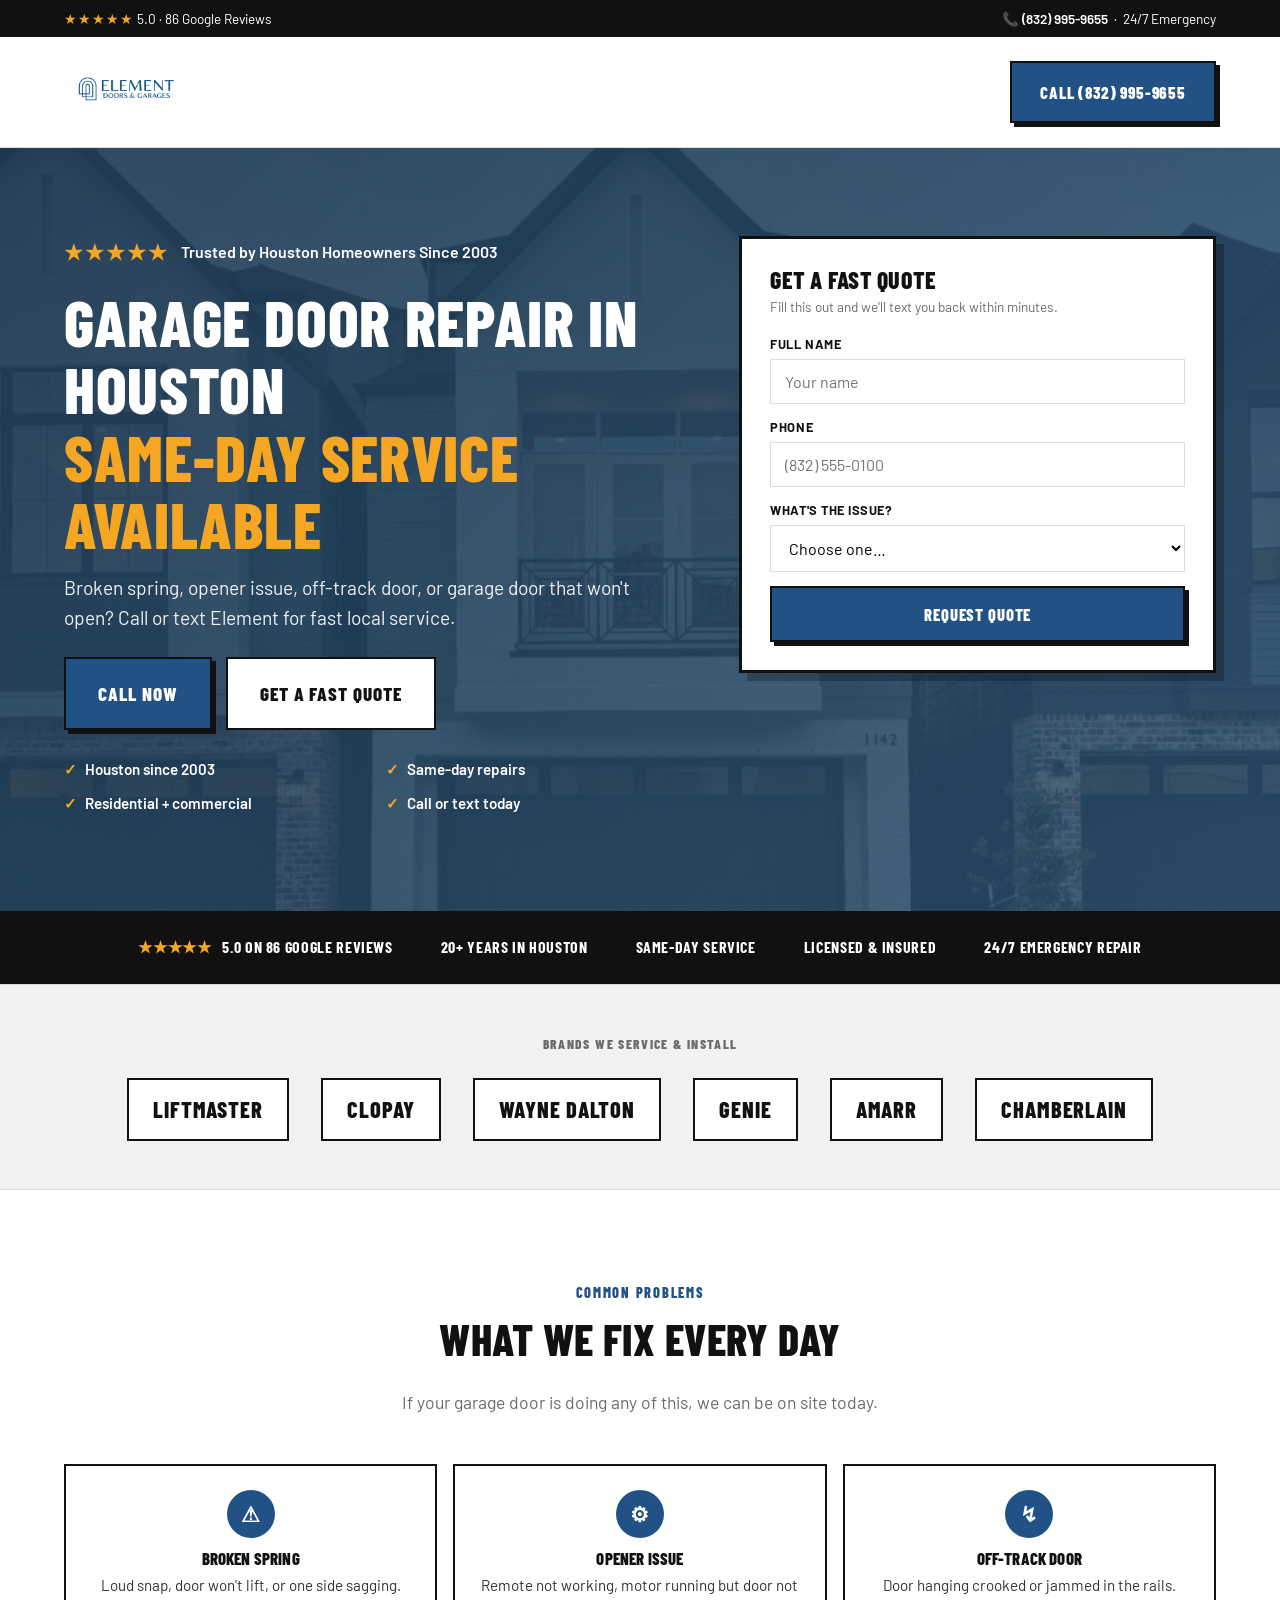
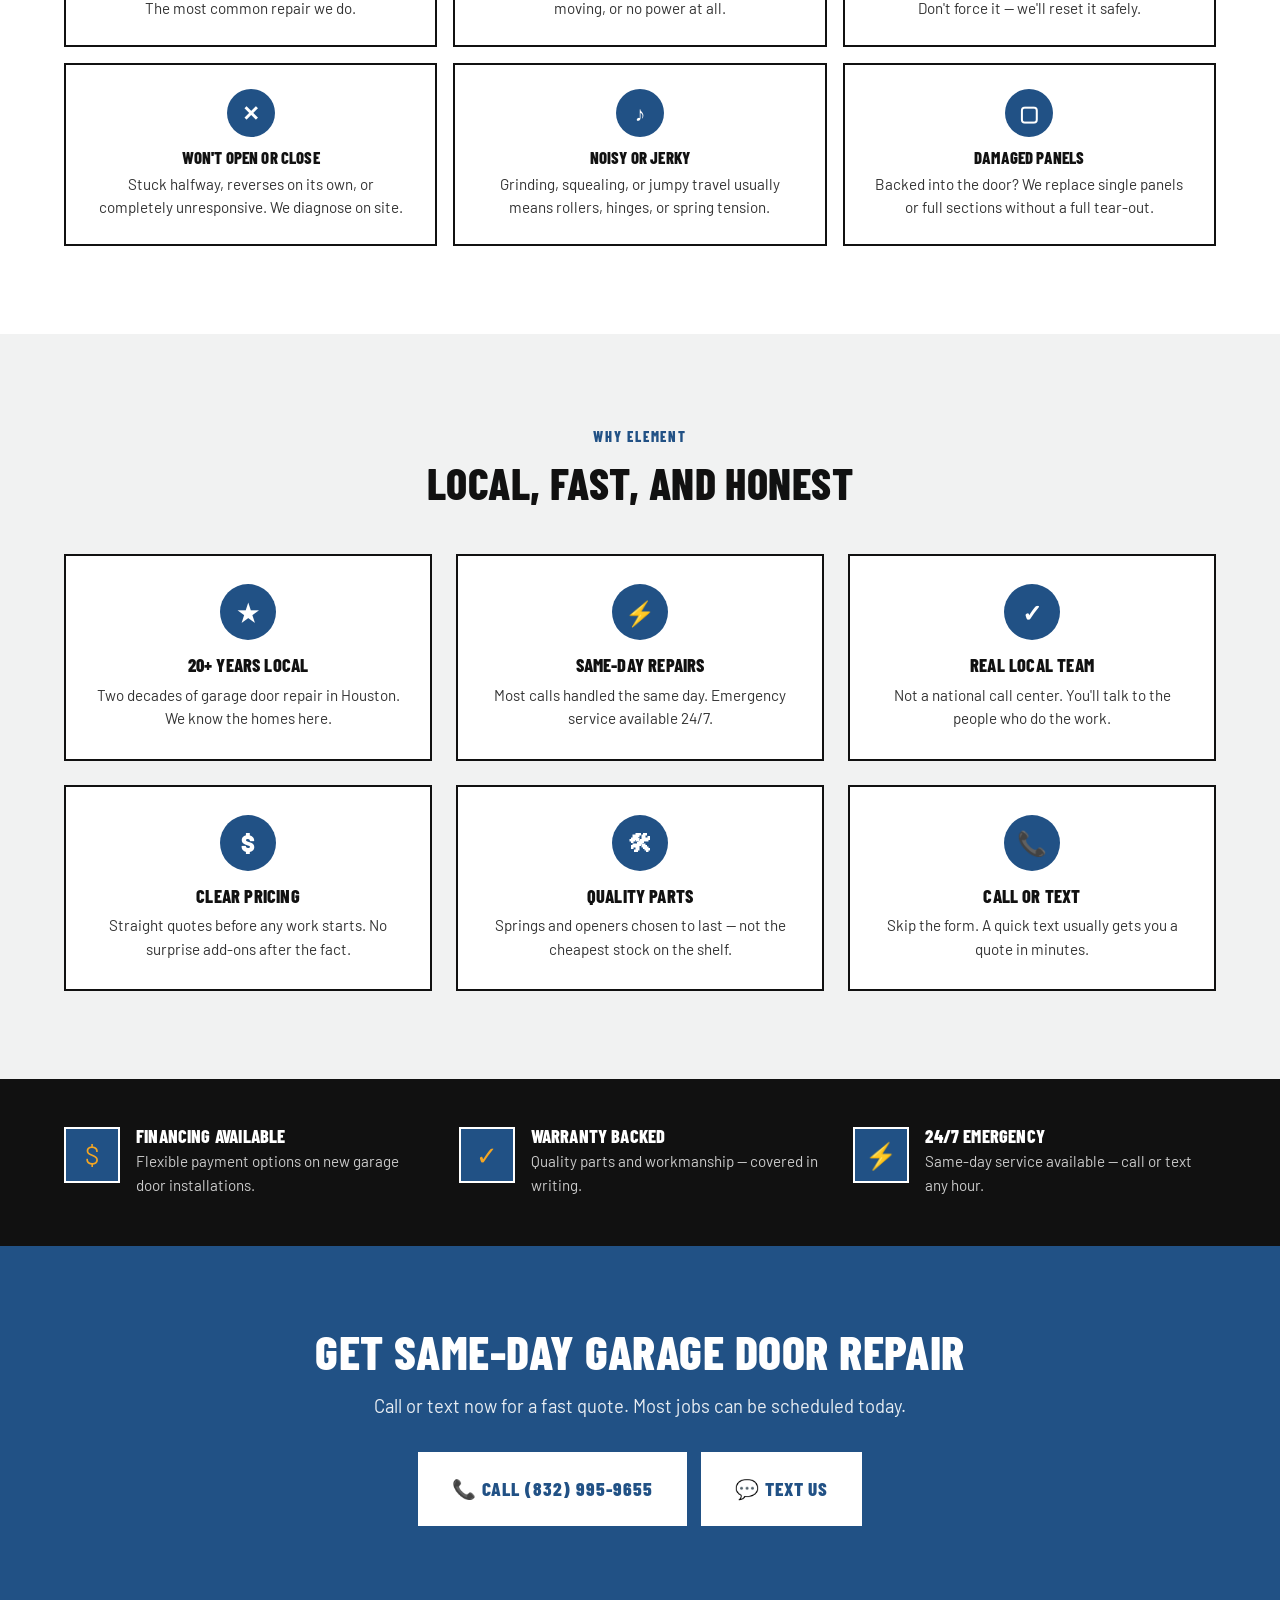
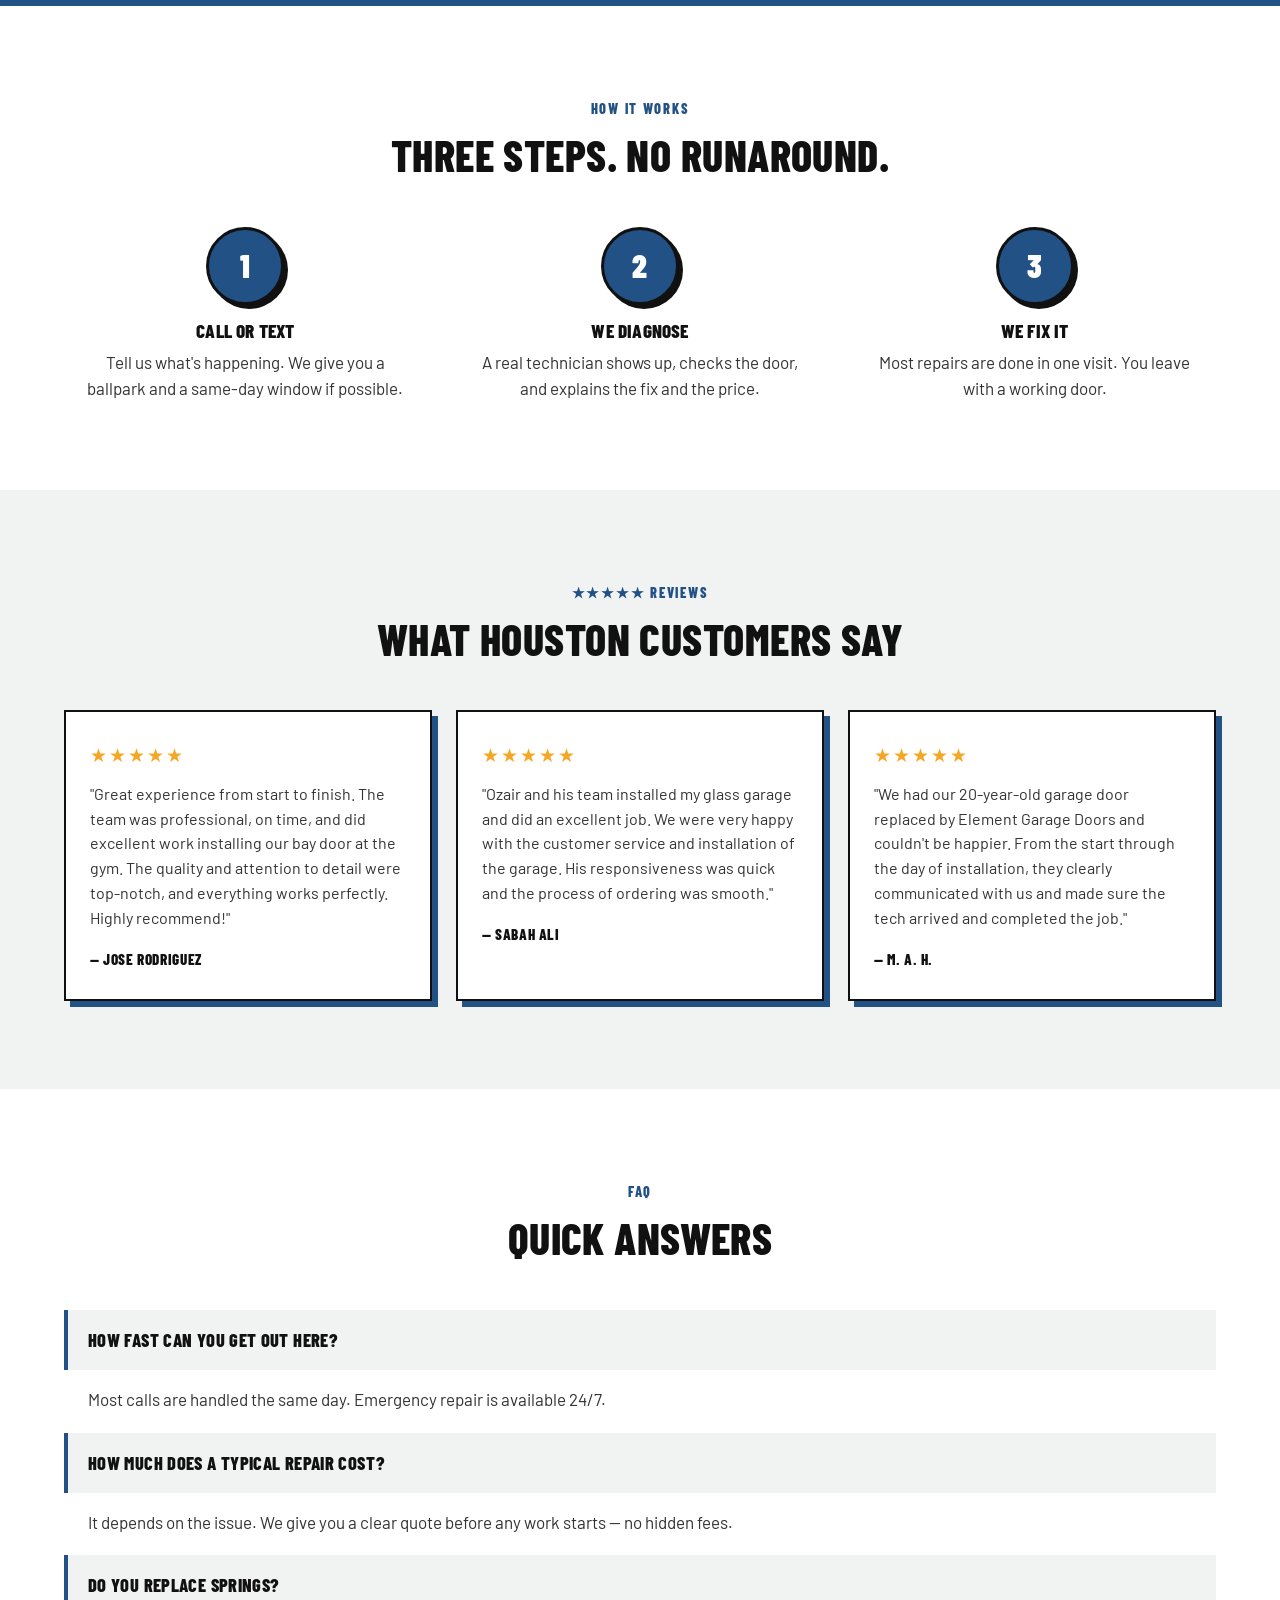
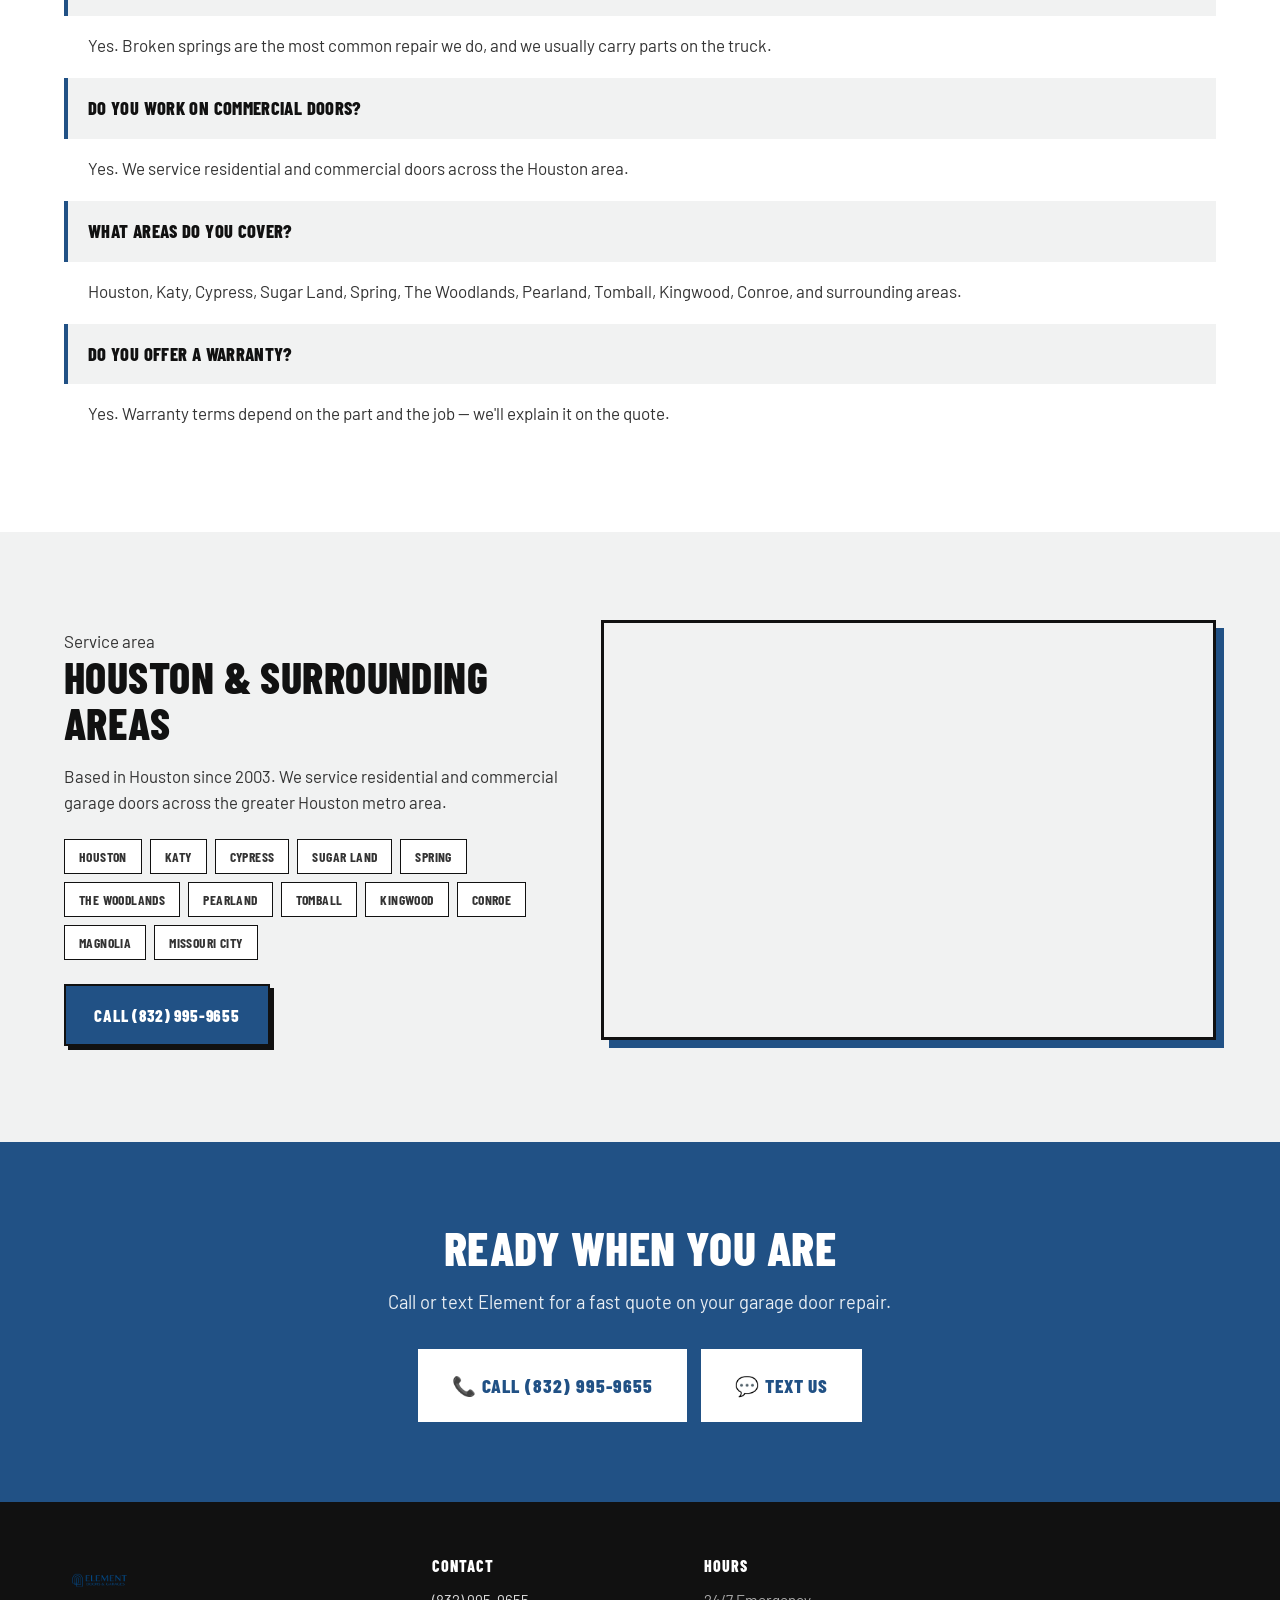
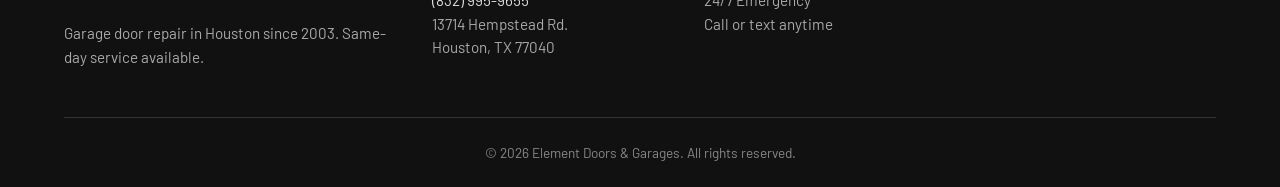
==== garage-door-repair-houston.html @ 117ae3f7 "Initial Element Doors & Garages site - Homepage with hero, brands, services, perks, reviews, gallery" ====
<!doctype html>
<html lang="en">
<head>
<meta charset="utf-8">
<meta name="viewport" content="width=device-width, initial-scale=1">
<title>Garage Door Repair in Houston — Same-Day Service | Element Doors</title>
<meta name="description" content="Broken spring, opener issue, off-track door, or garage door that won't open? Call or text Element for fast local garage door repair in Houston.">
<link rel="preconnect" href="https://fonts.googleapis.com">
<link rel="preconnect" href="https://fonts.gstatic.com" crossorigin>
<link href="https://fonts.googleapis.com/css2?family=Barlow:wght@400;500;600;700&family=Barlow+Condensed:wght@600;700;800;900&display=swap" rel="stylesheet">
<link rel="stylesheet" href="styles.css">
</head>
<body>

<!-- Top utility bar -->
<div class="utility-bar">
  <div class="container">
    <span><span class="stars">★★★★★</span> 5.0 · 86 Google Reviews</span>
    <span>📞 <a href="tel:+18329959655">(832) 995-9655</a> &nbsp;·&nbsp; 24/7 Emergency</span>
  </div>
</div>

<header class="site-header">
  <div class="container">
    <a href="/" aria-label="Element Doors & Garages home">
      <img src="assets/logo.png" alt="Element Doors & Garages">
    </a>
    <a href="tel:+18329959655" class="btn btn-primary header-cta">Call (832) 995-9655</a>
  </div>
</header>

<main>

  <!-- Hero -->
  <section class="hero">
    <div class="container hero-grid">
      <div>
        <div class="hero-stars">
          <span class="stars">★★★★★</span>
          <span>Trusted by Houston Homeowners Since 2003</span>
        </div>
        <h1>
          Garage Door Repair in Houston
          <span class="accent">Same-Day Service Available</span>
        </h1>
        <p class="lede">Broken spring, opener issue, off-track door, or garage door that won't open? Call or text Element for fast local service.</p>
        <div class="hero-cta">
          <a href="tel:+18329959655" class="btn btn-primary btn-lg">Call Now</a>
          <a href="#quote" class="btn btn-light btn-lg">Get a Fast Quote</a>
        </div>
        <div class="hero-trust">
          <span>Houston since 2003</span>
          <span>Same-day repairs</span>
          <span>Residential + commercial</span>
          <span>Call or text today</span>
        </div>
      </div>

      <form id="quote" class="quote-form" onsubmit="event.preventDefault(); alert('Thanks! We will call you back shortly.');">
        <h3>Get a Fast Quote</h3>
        <p class="small">Fill this out and we'll text you back within minutes.</p>
        <label for="name">Full name</label>
        <input id="name" type="text" required placeholder="Your name">
        <label for="phone">Phone</label>
        <input id="phone" type="tel" required placeholder="(832) 555-0100">
        <label for="issue">What's the issue?</label>
        <select id="issue" required>
          <option value="">Choose one…</option>
          <option>Broken spring</option>
          <option>Opener not working</option>
          <option>Off-track door</option>
          <option>Door won't open or close</option>
          <option>Noisy or jerky</option>
          <option>Damaged panel</option>
          <option>Other</option>
        </select>
        <button type="submit" class="btn btn-primary btn-block">Request Quote</button>
      </form>
    </div>
  </section>

  <!-- Trust strip -->
  <div class="trust-strip">
    <div class="container trust-strip-inner">
      <span><span class="gold">★★★★★</span> &nbsp; 5.0 on 86 Google Reviews</span>
      <span>20+ Years in Houston</span>
      <span>Same-Day Service</span>
      <span>Licensed &amp; Insured</span>
      <span>24/7 Emergency Repair</span>
    </div>
  </div>

  <!-- Brands -->
  <div class="brands">
    <div class="container">
      <p class="label">Brands We Service &amp; Install</p>
      <div class="brands-row">
        <span class="brand">LiftMaster</span>
        <span class="brand">Clopay</span>
        <span class="brand">Wayne Dalton</span>
        <span class="brand">Genie</span>
        <span class="brand">Amarr</span>
        <span class="brand">Chamberlain</span>
      </div>
    </div>
  </div>

  <!-- Problems -->
  <section>
    <div class="container">
      <div class="section-head">
        <span class="eyebrow">Common problems</span>
        <h2>What We Fix Every Day</h2>
        <p>If your garage door is doing any of this, we can be on site today.</p>
      </div>
      <div class="problems-grid">
        <div class="problem">
          <div class="icon">⚠</div>
          <h3>Broken Spring</h3>
          <p>Loud snap, door won't lift, or one side sagging. The most common repair we do.</p>
        </div>
        <div class="problem">
          <div class="icon">⚙</div>
          <h3>Opener Issue</h3>
          <p>Remote not working, motor running but door not moving, or no power at all.</p>
        </div>
        <div class="problem">
          <div class="icon">↯</div>
          <h3>Off-Track Door</h3>
          <p>Door hanging crooked or jammed in the rails. Don't force it — we'll reset it safely.</p>
        </div>
        <div class="problem">
          <div class="icon">✕</div>
          <h3>Won't Open or Close</h3>
          <p>Stuck halfway, reverses on its own, or completely unresponsive. We diagnose on site.</p>
        </div>
        <div class="problem">
          <div class="icon">♪</div>
          <h3>Noisy or Jerky</h3>
          <p>Grinding, squealing, or jumpy travel usually means rollers, hinges, or spring tension.</p>
        </div>
        <div class="problem">
          <div class="icon">▢</div>
          <h3>Damaged Panels</h3>
          <p>Backed into the door? We replace single panels or full sections without a full tear-out.</p>
        </div>
      </div>
    </div>
  </section>

  <!-- Why -->
  <section class="section-alt">
    <div class="container">
      <div class="section-head">
        <span class="eyebrow">Why Element</span>
        <h2>Local, Fast, and Honest</h2>
      </div>
      <div class="why-grid">
        <div class="why-item">
          <div class="icon">★</div>
          <h3>20+ Years Local</h3>
          <p>Two decades of garage door repair in Houston. We know the homes here.</p>
        </div>
        <div class="why-item">
          <div class="icon">⚡</div>
          <h3>Same-Day Repairs</h3>
          <p>Most calls handled the same day. Emergency service available 24/7.</p>
        </div>
        <div class="why-item">
          <div class="icon">✓</div>
          <h3>Real Local Team</h3>
          <p>Not a national call center. You'll talk to the people who do the work.</p>
        </div>
        <div class="why-item">
          <div class="icon">$</div>
          <h3>Clear Pricing</h3>
          <p>Straight quotes before any work starts. No surprise add-ons after the fact.</p>
        </div>
        <div class="why-item">
          <div class="icon">🛠</div>
          <h3>Quality Parts</h3>
          <p>Springs and openers chosen to last — not the cheapest stock on the shelf.</p>
        </div>
        <div class="why-item">
          <div class="icon">📞</div>
          <h3>Call or Text</h3>
          <p>Skip the form. A quick text usually gets you a quote in minutes.</p>
        </div>
      </div>
    </div>
  </section>

  <!-- Perks band -->
  <section class="perks-band">
    <div class="container">
      <div class="perks-grid">
        <div class="perk">
          <div class="perk-icon">$</div>
          <div>
            <h3>Financing Available</h3>
            <p>Flexible payment options on new garage door installations.</p>
          </div>
        </div>
        <div class="perk">
          <div class="perk-icon">✓</div>
          <div>
            <h3>Warranty Backed</h3>
            <p>Quality parts and workmanship — covered in writing.</p>
          </div>
        </div>
        <div class="perk">
          <div class="perk-icon">⚡</div>
          <div>
            <h3>24/7 Emergency</h3>
            <p>Same-day service available — call or text any hour.</p>
          </div>
        </div>
      </div>
    </div>
  </section>

  <!-- Mid CTA -->
  <section class="cta-band section-blue">
    <div class="container">
      <h2>Get Same-Day Garage Door Repair</h2>
      <p>Call or text now for a fast quote. Most jobs can be scheduled today.</p>
      <div class="cta-buttons">
        <a href="tel:+18329959655" class="btn btn-on-blue btn-lg">📞 Call (832) 995-9655</a>
        <a href="sms:+18329959655" class="btn btn-on-blue btn-lg">💬 Text Us</a>
      </div>
    </div>
  </section>

  <!-- Process -->
  <section>
    <div class="container">
      <div class="section-head">
        <span class="eyebrow">How it works</span>
        <h2>Three Steps. No Runaround.</h2>
      </div>
      <div class="steps">
        <div class="step">
          <h3>Call or Text</h3>
          <p>Tell us what's happening. We give you a ballpark and a same-day window if possible.</p>
        </div>
        <div class="step">
          <h3>We Diagnose</h3>
          <p>A real technician shows up, checks the door, and explains the fix and the price.</p>
        </div>
        <div class="step">
          <h3>We Fix It</h3>
          <p>Most repairs are done in one visit. You leave with a working door.</p>
        </div>
      </div>
    </div>
  </section>

  <!-- Reviews -->
  <section class="section-alt">
    <div class="container">
      <div class="section-head">
        <span class="eyebrow">★★★★★ Reviews</span>
        <h2>What Houston Customers Say</h2>
      </div>
      <div class="reviews-grid">
        <blockquote class="review">
          <div class="stars">★★★★★</div>
          <p>"Great experience from start to finish. The team was professional, on time, and did excellent work installing our bay door at the gym. The quality and attention to detail were top-notch, and everything works perfectly. Highly recommend!"</p>
          <cite>— Jose Rodriguez</cite>
        </blockquote>
        <blockquote class="review">
          <div class="stars">★★★★★</div>
          <p>"Ozair and his team installed my glass garage and did an excellent job. We were very happy with the customer service and installation of the garage. His responsiveness was quick and the process of ordering was smooth."</p>
          <cite>— Sabah Ali</cite>
        </blockquote>
        <blockquote class="review">
          <div class="stars">★★★★★</div>
          <p>"We had our 20-year-old garage door replaced by Element Garage Doors and couldn't be happier. From the start through the day of installation, they clearly communicated with us and made sure the tech arrived and completed the job."</p>
          <cite>— M. A. H.</cite>
        </blockquote>
      </div>
    </div>
  </section>

  <!-- FAQ -->
  <section>
    <div class="container">
      <div class="section-head">
        <span class="eyebrow">FAQ</span>
        <h2>Quick Answers</h2>
      </div>
      <dl class="faq">
        <dt>How fast can you get out here?</dt>
        <dd>Most calls are handled the same day. Emergency repair is available 24/7.</dd>

        <dt>How much does a typical repair cost?</dt>
        <dd>It depends on the issue. We give you a clear quote before any work starts — no hidden fees.</dd>

        <dt>Do you replace springs?</dt>
        <dd>Yes. Broken springs are the most common repair we do, and we usually carry parts on the truck.</dd>

        <dt>Do you work on commercial doors?</dt>
        <dd>Yes. We service residential and commercial doors across the Houston area.</dd>

        <dt>What areas do you cover?</dt>
        <dd>Houston, Katy, Cypress, Sugar Land, Spring, The Woodlands, Pearland, Tomball, Kingwood, Conroe, and surrounding areas.</dd>

        <dt>Do you offer a warranty?</dt>
        <dd>Yes. Warranty terms depend on the part and the job — we'll explain it on the quote.</dd>
      </dl>
    </div>
  </section>

  <!-- Service area + map -->
  <section class="section-alt">
    <div class="container">
      <div class="map-grid">
        <div class="map-text">
          <span class="eyebrow">Service area</span>
          <h2>Houston &amp; Surrounding Areas</h2>
          <p>Based in Houston since 2003. We service residential and commercial garage doors across the greater Houston metro area.</p>
          <ul class="areas-inline">
            <li>Houston</li>
            <li>Katy</li>
            <li>Cypress</li>
            <li>Sugar Land</li>
            <li>Spring</li>
            <li>The Woodlands</li>
            <li>Pearland</li>
            <li>Tomball</li>
            <li>Kingwood</li>
            <li>Conroe</li>
            <li>Magnolia</li>
            <li>Missouri City</li>
          </ul>
          <a href="tel:+18329959655" class="btn btn-primary">Call (832) 995-9655</a>
        </div>
        <iframe
          class="map-iframe"
          src="https://www.google.com/maps?q=13714+Hempstead+Rd,+Houston,+TX+77040&output=embed"
          loading="lazy"
          referrerpolicy="no-referrer-when-downgrade"
          title="Element Doors & Garages location map"></iframe>
      </div>
    </div>
  </section>

  <!-- Final CTA -->
  <section class="cta-band section-blue">
    <div class="container">
      <h2>Ready When You Are</h2>
      <p>Call or text Element for a fast quote on your garage door repair.</p>
      <div class="cta-buttons">
        <a href="tel:+18329959655" class="btn btn-on-blue btn-lg">📞 Call (832) 995-9655</a>
        <a href="sms:+18329959655" class="btn btn-on-blue btn-lg">💬 Text Us</a>
      </div>
    </div>
  </section>

</main>

<footer class="site-footer">
  <div class="container">
    <div class="footer-grid">
      <div>
        <img src="assets/logo.png" alt="Element Doors & Garages">
        <p>Garage door repair in Houston since 2003. Same-day service available.</p>
      </div>
      <div>
        <h4>Contact</h4>
        <p>
          <a href="tel:+18329959655">(832) 995-9655</a><br>
          13714 Hempstead Rd.<br>
          Houston, TX 77040
        </p>
      </div>
      <div>
        <h4>Hours</h4>
        <p>24/7 Emergency<br>Call or text anytime</p>
      </div>
    </div>
    <div class="footer-bottom">
      © <span id="yr">2026</span> Element Doors &amp; Garages. All rights reserved.
    </div>
  </div>
</footer>

<!-- Sticky mobile bottom bar -->
<div class="mobile-bar">
  <a href="tel:+18329959655">📞 Call Now</a>
  <a href="sms:+18329959655">💬 Text Us</a>
</div>

<script>document.getElementById('yr').textContent = new Date().getFullYear();</script>

</body>
</html>
---- styles.css ----
/* Element Doors & Garages — A1-inspired conversion style */

:root {
  --blue:    #215185;
  --blue-2:  #173b63;
  --blue-3:  #f0f4f8;
  --ink:     #111;
  --ink-2:   #333;
  --ink-3:   #6b6b6b;
  --bg:      #ffffff;
  --bg-2:    #f1f2f2;
  --border:  #dcdcdc;
  --gold:    #f5a623;
  --maxw:    1200px;
}

* { box-sizing: border-box; }
html { -webkit-text-size-adjust: 100%; scroll-behavior: smooth; }

body {
  margin: 0;
  font-family: "Barlow", -apple-system, BlinkMacSystemFont, "Segoe UI", Helvetica, Arial, sans-serif;
  font-size: 17px;
  line-height: 1.55;
  color: var(--ink-2);
  background: var(--bg);
  -webkit-font-smoothing: antialiased;
  padding-bottom: 64px; /* room for sticky mobile bar */
}
@media (min-width: 900px) { body { padding-bottom: 0; } }

h1, h2, h3, h4 {
  font-family: "Barlow Condensed", "Barlow", Impact, sans-serif;
  font-weight: 800;
  text-transform: uppercase;
  color: var(--ink);
  letter-spacing: 0.01em;
  margin: 0 0 0.4em;
  line-height: 1.05;
}

h1 { font-size: clamp(2.25rem, 5vw, 4rem); }
h2 { font-size: clamp(1.85rem, 3.5vw, 2.75rem); margin-bottom: 0.6em; }
h3 { font-size: 1.25rem; }
h4 { font-size: 1rem; letter-spacing: 0.05em; }

p { margin: 0 0 1em; }

a { color: var(--blue); text-decoration: none; }
a:hover { text-decoration: underline; }

img { max-width: 100%; height: auto; display: block; }

.container {
  max-width: var(--maxw);
  margin: 0 auto;
  padding: 0 24px;
}

section { padding: 64px 0; }
@media (min-width: 900px) { section { padding: 88px 0; } }

.section-alt { background: var(--bg-2); }
.section-blue { background: var(--blue); color: #fff; }
.section-blue h2, .section-blue h3 { color: #fff; }
.section-blue p { color: rgba(255,255,255,0.88); }

/* ---------- Top utility bar ---------- */
.utility-bar {
  background: var(--ink);
  color: #fff;
  font-size: 0.85rem;
  padding: 8px 0;
}
.utility-bar .container {
  display: flex;
  justify-content: space-between;
  align-items: center;
  flex-wrap: wrap;
  gap: 8px;
}
.utility-bar a { color: #fff; font-weight: 600; }
.utility-bar .stars { color: var(--gold); letter-spacing: 1px; }

/* ---------- Header ---------- */
.site-header {
  background: #fff;
  border-bottom: 1px solid var(--border);
  position: sticky;
  top: 0;
  z-index: 50;
}
.site-header .container {
  display: flex;
  align-items: center;
  justify-content: space-between;
  height: 96px;
  gap: 16px;
}
.site-header img { height: 72px; width: auto; }
@media (min-width: 700px) {
  .site-header .container { height: 110px; }
  .site-header img { height: 84px; }
}
.nav { display: none; gap: 28px; }
.nav a {
  color: var(--ink);
  font-family: "Barlow Condensed", sans-serif;
  font-weight: 700;
  text-transform: uppercase;
  font-size: 1rem;
  letter-spacing: 0.04em;
}
@media (min-width: 900px) { .nav { display: flex; } }
.header-cta { display: none; }
@media (min-width: 700px) { .header-cta { display: inline-block; } }

/* ---------- Buttons ---------- */
.btn {
  display: inline-block;
  padding: 16px 28px;
  font-family: "Barlow Condensed", sans-serif;
  font-weight: 800;
  font-size: 1.05rem;
  text-transform: uppercase;
  letter-spacing: 0.05em;
  border: 2.5px solid var(--ink);
  cursor: pointer;
  transition: all 0.15s ease;
  text-decoration: none;
  text-align: center;
  white-space: nowrap;
}
.btn-primary {
  background: var(--blue);
  color: #fff;
  border-color: var(--ink);
  box-shadow: 4px 4px 0 var(--ink);
}
.btn-primary:hover {
  background: var(--blue-2);
  text-decoration: none;
  transform: translate(2px, 2px);
  box-shadow: 2px 2px 0 var(--ink);
}
.btn-light {
  background: #fff;
  color: var(--ink);
  border-color: var(--ink);
}
.btn-light:hover { background: var(--bg-2); text-decoration: none; }
.btn-on-blue {
  background: #fff;
  color: var(--blue);
  border-color: #fff;
}
.btn-on-blue:hover { background: var(--ink); color: #fff; border-color: var(--ink); text-decoration: none; }
.btn-block { display: block; width: 100%; }
.btn-lg { padding: 20px 32px; font-size: 1.2rem; }

/* ---------- Hero ---------- */
.hero {
  background:
    linear-gradient(135deg, rgba(30,59,84,0.92) 0%, rgba(44,80,112,0.85) 100%),
    url("assets/photos/hero.jpg") center/cover no-repeat;
  color: #fff;
  padding: 56px 0 64px;
  position: relative;
}
.hero h1 { color: #fff; margin-bottom: 16px; }
.hero h1 .accent { color: var(--gold); display: block; }
.hero-grid {
  display: grid;
  gap: 40px;
}
@media (min-width: 900px) {
  .hero-grid { grid-template-columns: 1.3fr 1fr; gap: 56px; align-items: start; }
  .hero { padding: 88px 0 96px; }
}
.hero .lede {
  font-size: 1.2rem;
  color: rgba(255,255,255,0.92);
  margin-bottom: 24px;
  max-width: 32em;
}
.hero-stars {
  display: flex;
  align-items: center;
  gap: 12px;
  margin-bottom: 20px;
  font-weight: 600;
  font-size: 1rem;
}
.hero-stars .stars { color: var(--gold); font-size: 1.3rem; letter-spacing: 2px; }
.hero-cta { display: flex; flex-wrap: wrap; gap: 14px; margin-bottom: 28px; }
.hero-trust {
  display: grid;
  grid-template-columns: 1fr 1fr;
  gap: 10px 24px;
  font-size: 0.95rem;
  color: #fff;
  font-weight: 600;
}
.hero-trust span::before {
  content: "✓";
  color: var(--gold);
  font-weight: 900;
  margin-right: 8px;
}

/* Quote form in hero */
.quote-form {
  background: #fff;
  color: var(--ink);
  padding: 28px;
  border: 3px solid var(--ink);
  box-shadow: 8px 8px 0 rgba(0,0,0,0.25);
}
.quote-form h3 {
  color: var(--ink);
  font-size: 1.5rem;
  margin-bottom: 4px;
}
.quote-form .small { font-size: 0.85rem; color: var(--ink-3); margin-bottom: 18px; }
.quote-form label {
  display: block;
  font-size: 0.8rem;
  font-weight: 700;
  text-transform: uppercase;
  letter-spacing: 0.04em;
  color: var(--ink);
  margin-bottom: 4px;
}
.quote-form input,
.quote-form select,
.quote-form textarea {
  width: 100%;
  padding: 12px 14px;
  border: 1.5px solid var(--border);
  font-family: inherit;
  font-size: 1rem;
  margin-bottom: 14px;
  background: #fff;
}
.quote-form input:focus,
.quote-form select:focus,
.quote-form textarea:focus { outline: 2px solid var(--blue); border-color: var(--blue); }

/* ---------- Trust strip ---------- */
.trust-strip {
  background: var(--ink);
  color: #fff;
  padding: 24px 0;
}
.trust-strip-inner {
  display: flex;
  flex-wrap: wrap;
  gap: 20px 48px;
  justify-content: center;
  align-items: center;
  text-align: center;
  font-family: "Barlow Condensed", sans-serif;
  font-weight: 700;
  text-transform: uppercase;
  letter-spacing: 0.04em;
  font-size: 1rem;
}
.trust-strip-inner .gold { color: var(--gold); }

/* ---------- Section header ---------- */
.section-head { text-align: center; max-width: 36em; margin: 0 auto 48px; }
.section-head .eyebrow {
  display: inline-block;
  font-family: "Barlow Condensed", sans-serif;
  font-size: 0.9rem;
  font-weight: 800;
  text-transform: uppercase;
  letter-spacing: 0.12em;
  color: var(--blue);
  margin-bottom: 12px;
}
.section-head p { font-size: 1.1rem; color: var(--ink-3); }

/* ---------- Service cards ---------- */
.service-grid { display: grid; gap: 24px; }
@media (min-width: 700px) { .service-grid { grid-template-columns: repeat(3, 1fr); } }
.service-card {
  border: 2px solid var(--ink);
  background: #fff;
  padding: 0;
  display: flex;
  flex-direction: column;
  transition: transform 0.15s;
}
.service-card:hover { transform: translateY(-4px); }
.service-card .img {
  background: var(--bg-2) center/cover no-repeat;
  aspect-ratio: 4 / 3;
  border-bottom: 2px solid var(--ink);
}
.service-card .body { padding: 24px; flex: 1; display: flex; flex-direction: column; }
.service-card h3 { color: var(--ink); margin-bottom: 10px; }
.service-card p { margin-bottom: 18px; flex: 1; }
.service-card .more {
  font-family: "Barlow Condensed", sans-serif;
  font-weight: 800;
  text-transform: uppercase;
  font-size: 0.95rem;
  color: var(--blue);
  letter-spacing: 0.04em;
}
.service-card .more::after { content: " →"; }

/* ---------- Why grid ---------- */
.why-grid { display: grid; gap: 24px; }
@media (min-width: 700px) { .why-grid { grid-template-columns: repeat(2, 1fr); } }
@media (min-width: 1000px) { .why-grid { grid-template-columns: repeat(3, 1fr); } }
.why-item {
  background: #fff;
  border: 2px solid var(--ink);
  padding: 28px 24px;
  text-align: center;
}
.why-item .icon {
  width: 56px;
  height: 56px;
  background: var(--blue);
  color: #fff;
  border-radius: 50%;
  display: flex;
  align-items: center;
  justify-content: center;
  margin: 0 auto 16px;
  font-size: 1.5rem;
  font-weight: 900;
}
.why-item h3 { font-size: 1.15rem; margin-bottom: 8px; }
.why-item p { margin: 0; font-size: 0.95rem; }

/* ---------- Reviews ---------- */
.reviews-grid { display: grid; gap: 24px; }
@media (min-width: 700px) { .reviews-grid { grid-template-columns: repeat(3, 1fr); } }
.review {
  background: #fff;
  border: 2px solid var(--ink);
  padding: 28px 24px;
  margin: 0;
  box-shadow: 6px 6px 0 var(--blue);
}
.review .stars { color: var(--gold); font-size: 1.2rem; letter-spacing: 2px; margin-bottom: 12px; }
.review p { font-size: 1rem; color: var(--ink-2); margin-bottom: 14px; }
.review cite {
  font-style: normal;
  font-family: "Barlow Condensed", sans-serif;
  font-weight: 800;
  text-transform: uppercase;
  font-size: 0.95rem;
  color: var(--ink);
  letter-spacing: 0.04em;
}

/* ---------- Process / steps ---------- */
.steps {
  display: grid;
  gap: 32px;
  counter-reset: step;
}
@media (min-width: 700px) { .steps { grid-template-columns: repeat(3, 1fr); } }
.step { text-align: center; padding: 0 12px; }
.step::before {
  counter-increment: step;
  content: counter(step);
  display: flex;
  align-items: center;
  justify-content: center;
  width: 72px;
  height: 72px;
  background: var(--blue);
  color: #fff;
  border: 3px solid var(--ink);
  border-radius: 50%;
  font-family: "Barlow Condensed", sans-serif;
  font-size: 2rem;
  font-weight: 900;
  margin: 0 auto 16px;
  box-shadow: 4px 4px 0 var(--ink);
}
.step h3 { font-size: 1.2rem; margin-bottom: 8px; }
.step p { margin: 0; }

/* ---------- Featured work ---------- */
.work-grid { display: grid; gap: 16px; }
@media (min-width: 700px) { .work-grid { grid-template-columns: repeat(3, 1fr); } }
.work-tile {
  background: var(--bg-2) center/cover no-repeat;
  aspect-ratio: 4 / 3;
  border: 2px solid var(--ink);
}

/* ---------- Service area ---------- */
.areas {
  display: flex;
  flex-wrap: wrap;
  gap: 10px;
  padding: 0;
  margin: 0;
  justify-content: center;
}
.areas li {
  list-style: none;
  padding: 10px 18px;
  border: 2px solid var(--ink);
  background: #fff;
  font-family: "Barlow Condensed", sans-serif;
  font-weight: 700;
  text-transform: uppercase;
  font-size: 0.95rem;
  letter-spacing: 0.03em;
}

/* ---------- Final CTA ---------- */
.cta-band { text-align: center; padding: 80px 0; }
.cta-band h2 { color: #fff; margin-bottom: 16px; font-size: clamp(2rem, 4vw, 3rem); }
.cta-band p { color: rgba(255,255,255,0.9); font-size: 1.15rem; max-width: 36em; margin: 0 auto 32px; }
.cta-band .cta-buttons { display: flex; justify-content: center; flex-wrap: wrap; gap: 14px; }

/* ---------- Sticky mobile bottom bar ---------- */
.mobile-bar {
  position: fixed;
  bottom: 0;
  left: 0;
  right: 0;
  background: var(--ink);
  color: #fff;
  display: flex;
  z-index: 100;
  box-shadow: 0 -2px 10px rgba(0,0,0,0.2);
}
.mobile-bar a {
  flex: 1;
  display: flex;
  align-items: center;
  justify-content: center;
  gap: 8px;
  padding: 16px 8px;
  color: #fff;
  font-family: "Barlow Condensed", sans-serif;
  font-weight: 800;
  text-transform: uppercase;
  font-size: 1rem;
  letter-spacing: 0.04em;
}
.mobile-bar a + a { border-left: 1px solid #444; }
.mobile-bar a:first-child { background: var(--blue); }
.mobile-bar a:hover { text-decoration: none; opacity: 0.9; }
@media (min-width: 900px) { .mobile-bar { display: none; } }

/* ---------- Footer ---------- */
.site-footer {
  background: var(--ink);
  color: #aaa;
  padding: 56px 0 24px;
  font-size: 0.95rem;
}
.site-footer h4 {
  color: #fff;
  margin-bottom: 14px;
  font-size: 1rem;
  letter-spacing: 0.06em;
}
.site-footer a { color: #ddd; }
.site-footer img { height: 48px; margin-bottom: 16px; }
.footer-grid {
  display: grid;
  gap: 32px;
  margin-bottom: 32px;
}
@media (min-width: 700px) { .footer-grid { grid-template-columns: 1.4fr 1fr 1fr 1fr; } }
.footer-bottom {
  padding-top: 24px;
  border-top: 1px solid #333;
  text-align: center;
  color: #888;
  font-size: 0.85rem;
}

/* ---------- Brands strip ---------- */
.brands {
  padding: 48px 0;
  background: var(--bg-2);
  border-top: 1px solid var(--border);
  border-bottom: 1px solid var(--border);
}
.brands .label {
  text-align: center;
  font-family: "Barlow Condensed", sans-serif;
  font-weight: 800;
  text-transform: uppercase;
  letter-spacing: 0.1em;
  font-size: 0.85rem;
  color: var(--ink-3);
  margin-bottom: 24px;
}
.brands-row {
  display: flex;
  flex-wrap: wrap;
  justify-content: center;
  align-items: center;
  gap: 16px 32px;
}
.brand {
  font-family: "Barlow Condensed", sans-serif;
  font-weight: 800;
  text-transform: uppercase;
  font-size: 1.4rem;
  letter-spacing: 0.04em;
  color: var(--ink);
  padding: 12px 24px;
  border: 2px solid var(--ink);
  background: #fff;
}

/* ---------- Financing / warranty band ---------- */
.perks-band {
  background: var(--ink);
  color: #fff;
  padding: 48px 0;
}
.perks-grid {
  display: grid;
  gap: 32px;
  text-align: center;
}
@media (min-width: 700px) { .perks-grid { grid-template-columns: repeat(3, 1fr); text-align: left; } }
.perk {
  display: flex;
  flex-direction: column;
  gap: 6px;
  align-items: center;
}
@media (min-width: 700px) {
  .perk { flex-direction: row; align-items: flex-start; gap: 16px; text-align: left; }
}
.perk .perk-icon {
  width: 56px;
  height: 56px;
  background: var(--blue);
  border: 2px solid #fff;
  display: flex;
  align-items: center;
  justify-content: center;
  font-size: 1.6rem;
  color: var(--gold);
  flex-shrink: 0;
}
.perk h3 {
  color: #fff;
  margin: 0 0 4px;
  font-size: 1.15rem;
}
.perk p { margin: 0; color: rgba(255,255,255,0.78); font-size: 0.95rem; }

/* ---------- Map block ---------- */
.map-grid {
  display: grid;
  gap: 24px;
}
@media (min-width: 900px) { .map-grid { grid-template-columns: 1fr 1.2fr; align-items: stretch; } }
.map-text { padding: 8px 0; }
.map-text h2 { margin-bottom: 16px; }
.map-text p { font-size: 1.05rem; margin-bottom: 24px; }
.map-iframe {
  width: 100%;
  height: 420px;
  border: 3px solid var(--ink);
  box-shadow: 8px 8px 0 var(--blue);
  display: block;
}
.areas-inline {
  display: flex;
  flex-wrap: wrap;
  gap: 8px;
  padding: 0;
  margin: 0 0 24px;
}
.areas-inline li {
  list-style: none;
  padding: 6px 14px;
  border: 1.5px solid var(--ink);
  background: #fff;
  font-family: "Barlow Condensed", sans-serif;
  font-weight: 700;
  text-transform: uppercase;
  font-size: 0.85rem;
  letter-spacing: 0.03em;
}

/* ---------- Landing page extras ---------- */
.problems-grid { display: grid; gap: 16px; }
@media (min-width: 700px) { .problems-grid { grid-template-columns: repeat(3, 1fr); } }
.problem {
  padding: 24px;
  background: #fff;
  border: 2px solid var(--ink);
  text-align: center;
}
.problem .icon {
  width: 48px; height: 48px;
  background: var(--blue);
  color: #fff;
  border-radius: 50%;
  display: flex;
  align-items: center;
  justify-content: center;
  margin: 0 auto 12px;
  font-weight: 900;
  font-size: 1.3rem;
}
.problem h3 { font-size: 1.05rem; margin-bottom: 6px; }
.problem p { margin: 0; font-size: 0.95rem; }

.faq dt {
  font-family: "Barlow Condensed", sans-serif;
  font-weight: 800;
  text-transform: uppercase;
  color: var(--ink);
  margin-top: 20px;
  font-size: 1.15rem;
  letter-spacing: 0.02em;
  padding: 16px 20px;
  background: var(--bg-2);
  border-left: 4px solid var(--blue);
  cursor: pointer;
}
.faq dd { margin: 0; padding: 16px 20px 0 24px; color: var(--ink-2); }
.faq dt:first-of-type { margin-top: 0; }
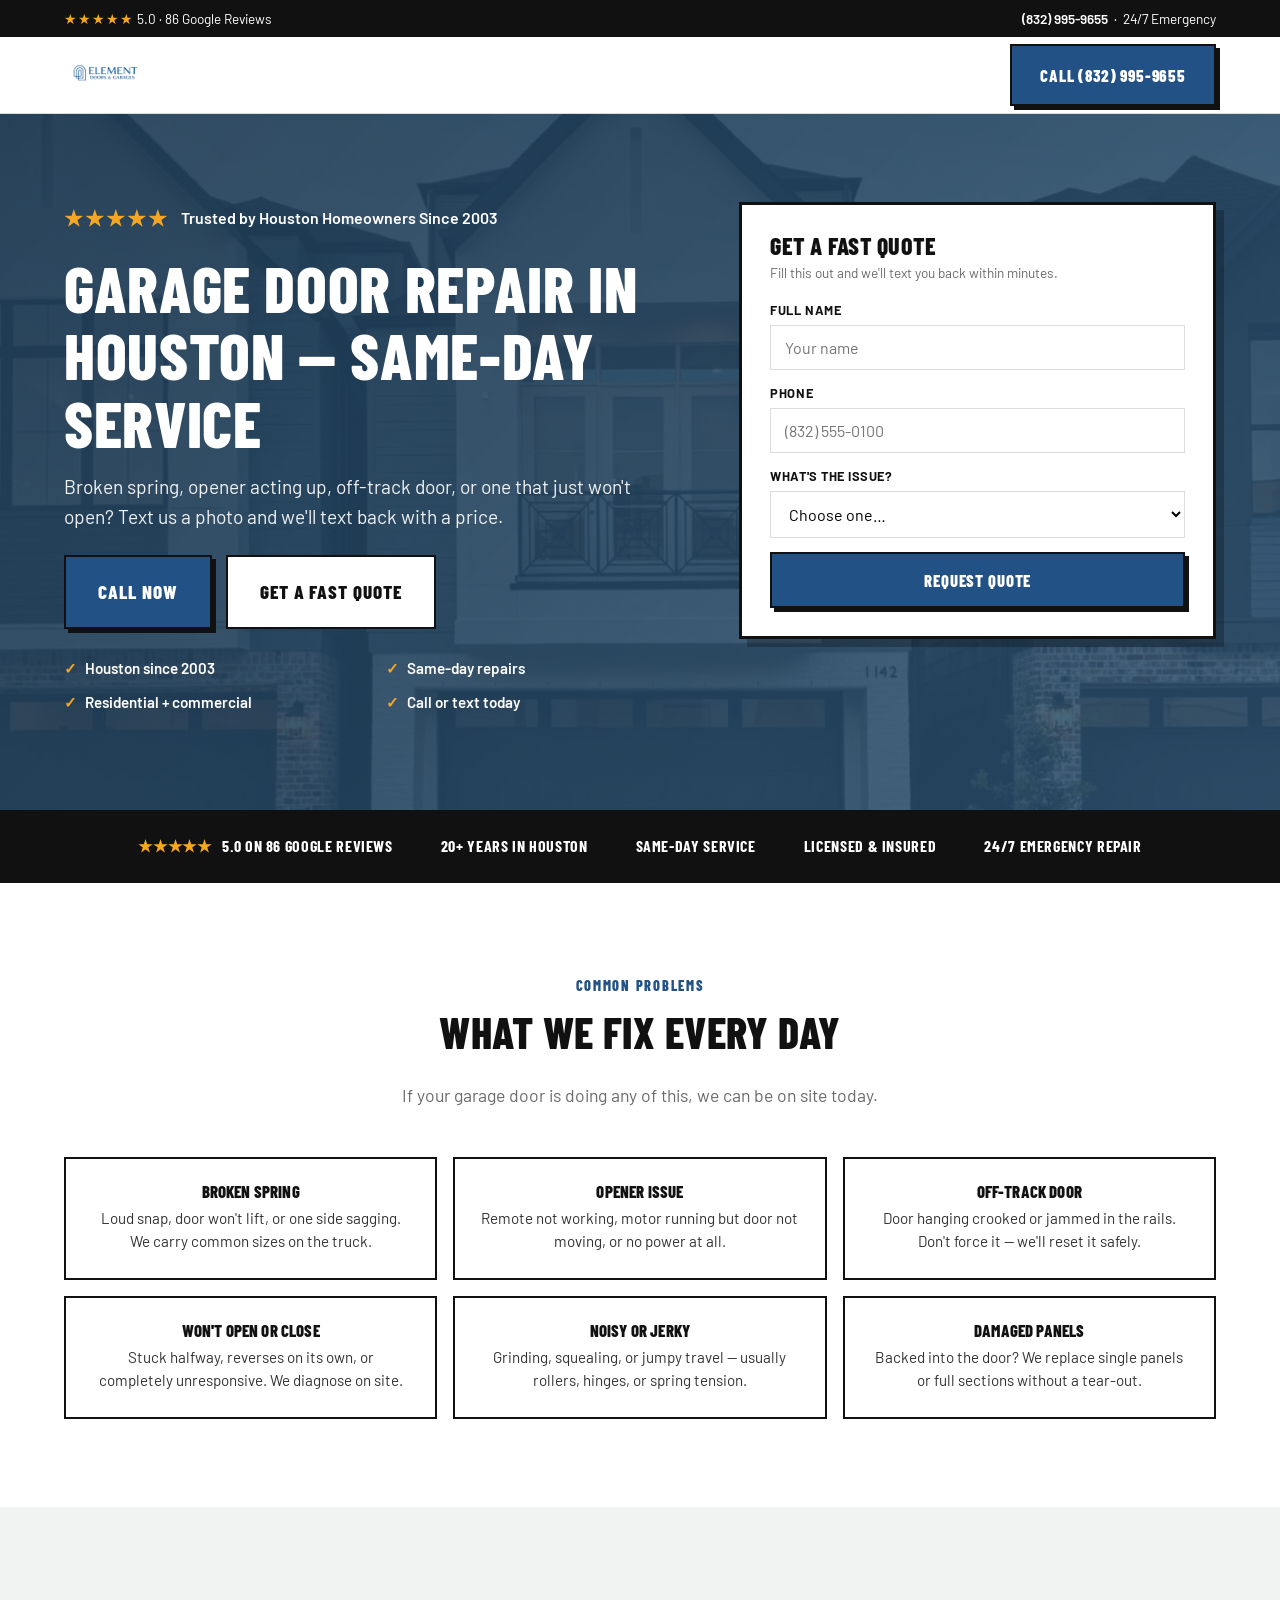
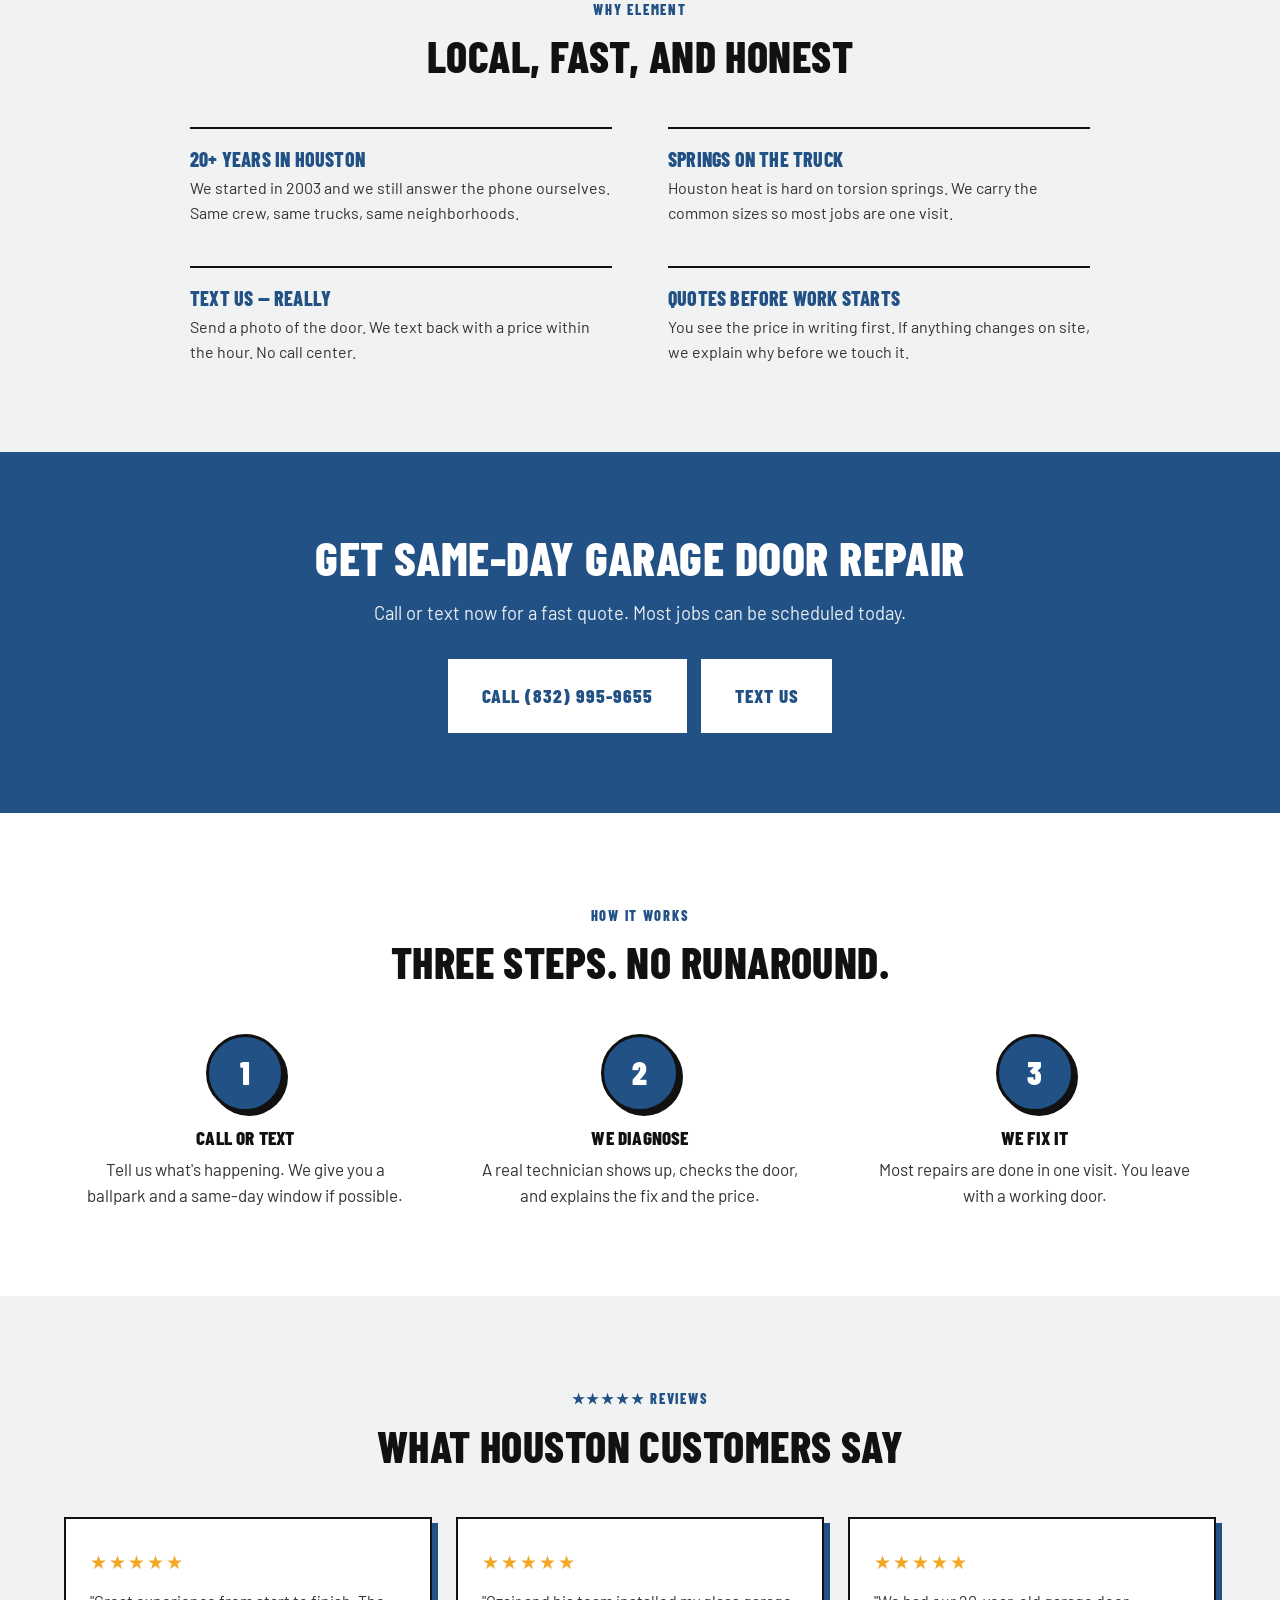
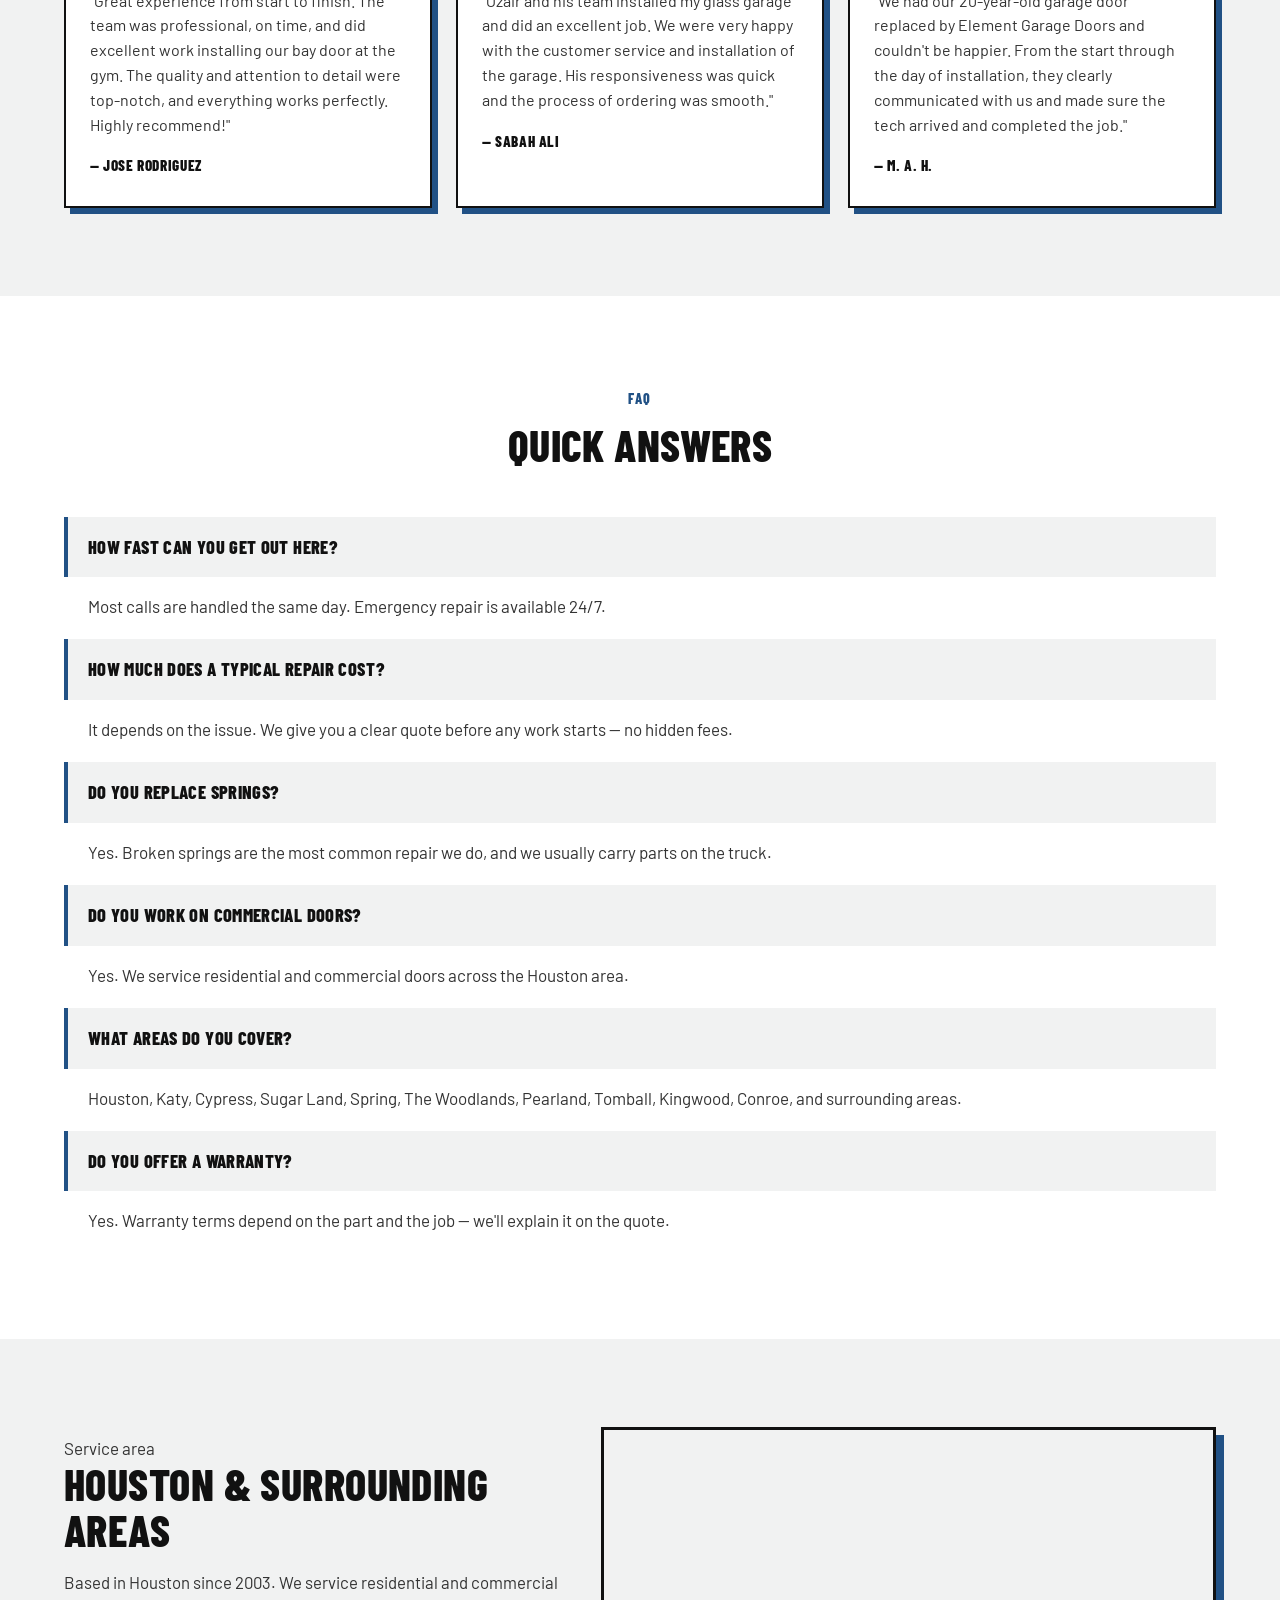
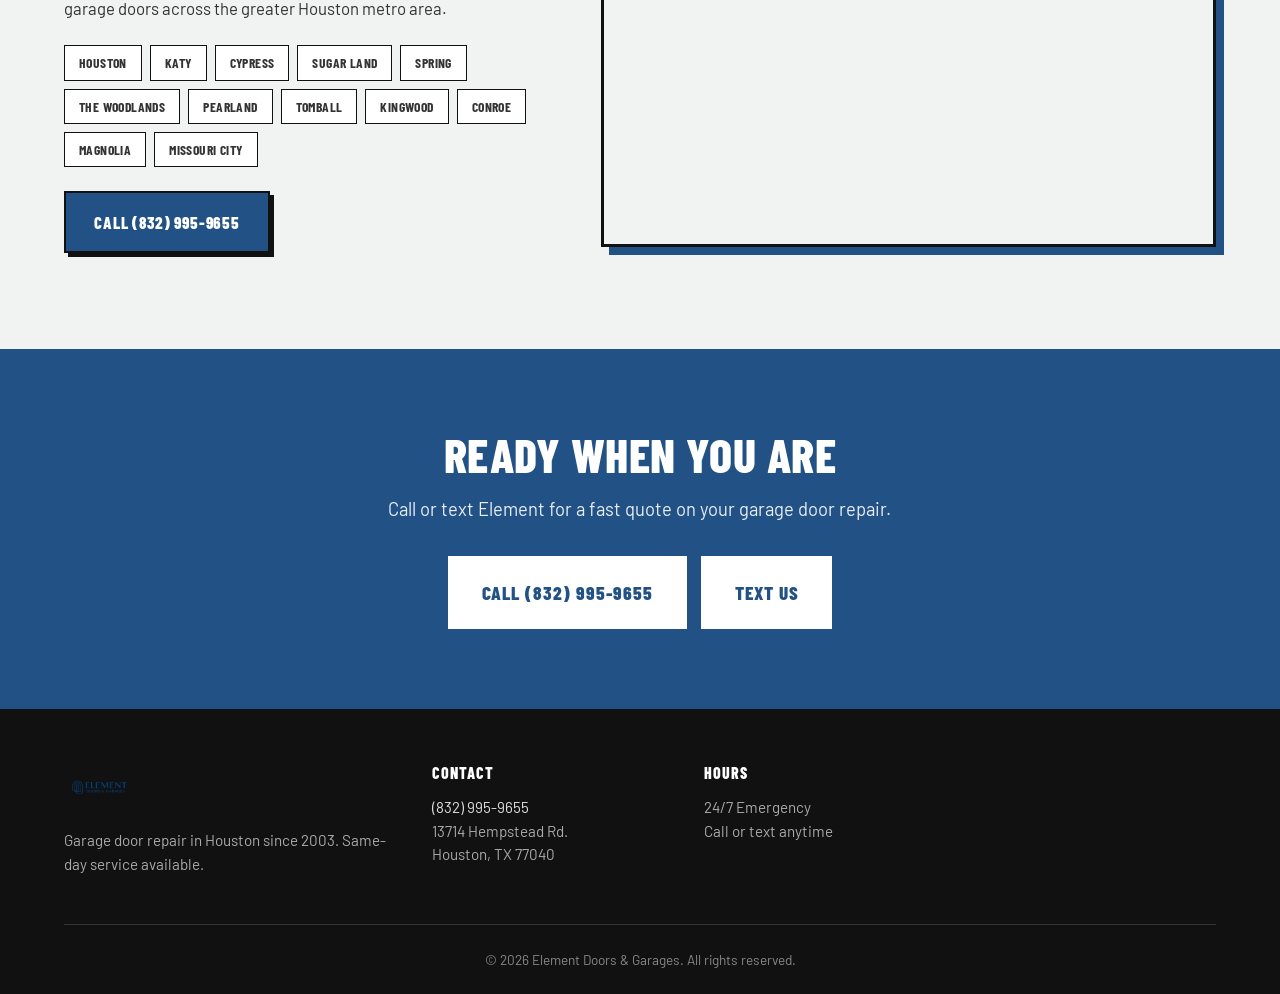
==== commit 03c52d78: "De-AI pass: shrink header, kill emoji, drop templated sections - Shrink header to 76px (was 110px) -" ====
--- a/garage-door-repair-houston.html
+++ b/garage-door-repair-houston.html
@@ -16,7 +16,7 @@
 <div class="utility-bar">
   <div class="container">
     <span><span class="stars">★★★★★</span> 5.0 · 86 Google Reviews</span>
-    <span>📞 <a href="tel:+18329959655">(832) 995-9655</a> &nbsp;·&nbsp; 24/7 Emergency</span>
+    <span><a href="tel:+18329959655">(832) 995-9655</a> &nbsp;·&nbsp; 24/7 Emergency</span>
   </div>
 </div>
 
@@ -39,11 +39,8 @@
           <span class="stars">★★★★★</span>
           <span>Trusted by Houston Homeowners Since 2003</span>
         </div>
-        <h1>
-          Garage Door Repair in Houston
-          <span class="accent">Same-Day Service Available</span>
-        </h1>
-        <p class="lede">Broken spring, opener issue, off-track door, or garage door that won't open? Call or text Element for fast local service.</p>
+        <h1>Garage Door Repair in Houston — Same-Day Service</h1>
+        <p class="lede">Broken spring, opener acting up, off-track door, or one that just won't open? Text us a photo and we'll text back with a price.</p>
         <div class="hero-cta">
           <a href="tel:+18329959655" class="btn btn-primary btn-lg">Call Now</a>
           <a href="#quote" class="btn btn-light btn-lg">Get a Fast Quote</a>
@@ -90,21 +87,6 @@
     </div>
   </div>
 
-  <!-- Brands -->
-  <div class="brands">
-    <div class="container">
-      <p class="label">Brands We Service &amp; Install</p>
-      <div class="brands-row">
-        <span class="brand">LiftMaster</span>
-        <span class="brand">Clopay</span>
-        <span class="brand">Wayne Dalton</span>
-        <span class="brand">Genie</span>
-        <span class="brand">Amarr</span>
-        <span class="brand">Chamberlain</span>
-      </div>
-    </div>
-  </div>
-
   <!-- Problems -->
   <section>
     <div class="container">
@@ -115,34 +97,28 @@
       </div>
       <div class="problems-grid">
         <div class="problem">
-          <div class="icon">⚠</div>
           <h3>Broken Spring</h3>
-          <p>Loud snap, door won't lift, or one side sagging. The most common repair we do.</p>
-        </div>
-        <div class="problem">
-          <div class="icon">⚙</div>
+          <p>Loud snap, door won't lift, or one side sagging. We carry common sizes on the truck.</p>
+        </div>
+        <div class="problem">
           <h3>Opener Issue</h3>
           <p>Remote not working, motor running but door not moving, or no power at all.</p>
         </div>
         <div class="problem">
-          <div class="icon">↯</div>
           <h3>Off-Track Door</h3>
           <p>Door hanging crooked or jammed in the rails. Don't force it — we'll reset it safely.</p>
         </div>
         <div class="problem">
-          <div class="icon">✕</div>
           <h3>Won't Open or Close</h3>
           <p>Stuck halfway, reverses on its own, or completely unresponsive. We diagnose on site.</p>
         </div>
         <div class="problem">
-          <div class="icon">♪</div>
           <h3>Noisy or Jerky</h3>
-          <p>Grinding, squealing, or jumpy travel usually means rollers, hinges, or spring tension.</p>
-        </div>
-        <div class="problem">
-          <div class="icon">▢</div>
+          <p>Grinding, squealing, or jumpy travel — usually rollers, hinges, or spring tension.</p>
+        </div>
+        <div class="problem">
           <h3>Damaged Panels</h3>
-          <p>Backed into the door? We replace single panels or full sections without a full tear-out.</p>
+          <p>Backed into the door? We replace single panels or full sections without a tear-out.</p>
         </div>
       </div>
     </div>
@@ -157,63 +133,20 @@
       </div>
       <div class="why-grid">
         <div class="why-item">
-          <div class="icon">★</div>
-          <h3>20+ Years Local</h3>
-          <p>Two decades of garage door repair in Houston. We know the homes here.</p>
+          <h3>20+ years in Houston</h3>
+          <p>We started in 2003 and we still answer the phone ourselves. Same crew, same trucks, same neighborhoods.</p>
         </div>
         <div class="why-item">
-          <div class="icon">⚡</div>
-          <h3>Same-Day Repairs</h3>
-          <p>Most calls handled the same day. Emergency service available 24/7.</p>
+          <h3>Springs on the truck</h3>
+          <p>Houston heat is hard on torsion springs. We carry the common sizes so most jobs are one visit.</p>
         </div>
         <div class="why-item">
-          <div class="icon">✓</div>
-          <h3>Real Local Team</h3>
-          <p>Not a national call center. You'll talk to the people who do the work.</p>
+          <h3>Text us — really</h3>
+          <p>Send a photo of the door. We text back with a price within the hour. No call center.</p>
         </div>
         <div class="why-item">
-          <div class="icon">$</div>
-          <h3>Clear Pricing</h3>
-          <p>Straight quotes before any work starts. No surprise add-ons after the fact.</p>
-        </div>
-        <div class="why-item">
-          <div class="icon">🛠</div>
-          <h3>Quality Parts</h3>
-          <p>Springs and openers chosen to last — not the cheapest stock on the shelf.</p>
-        </div>
-        <div class="why-item">
-          <div class="icon">📞</div>
-          <h3>Call or Text</h3>
-          <p>Skip the form. A quick text usually gets you a quote in minutes.</p>
-        </div>
-      </div>
-    </div>
-  </section>
-
-  <!-- Perks band -->
-  <section class="perks-band">
-    <div class="container">
-      <div class="perks-grid">
-        <div class="perk">
-          <div class="perk-icon">$</div>
-          <div>
-            <h3>Financing Available</h3>
-            <p>Flexible payment options on new garage door installations.</p>
-          </div>
-        </div>
-        <div class="perk">
-          <div class="perk-icon">✓</div>
-          <div>
-            <h3>Warranty Backed</h3>
-            <p>Quality parts and workmanship — covered in writing.</p>
-          </div>
-        </div>
-        <div class="perk">
-          <div class="perk-icon">⚡</div>
-          <div>
-            <h3>24/7 Emergency</h3>
-            <p>Same-day service available — call or text any hour.</p>
-          </div>
+          <h3>Quotes before work starts</h3>
+          <p>You see the price in writing first. If anything changes on site, we explain why before we touch it.</p>
         </div>
       </div>
     </div>
@@ -225,8 +158,8 @@
       <h2>Get Same-Day Garage Door Repair</h2>
       <p>Call or text now for a fast quote. Most jobs can be scheduled today.</p>
       <div class="cta-buttons">
-        <a href="tel:+18329959655" class="btn btn-on-blue btn-lg">📞 Call (832) 995-9655</a>
-        <a href="sms:+18329959655" class="btn btn-on-blue btn-lg">💬 Text Us</a>
+        <a href="tel:+18329959655" class="btn btn-on-blue btn-lg">Call (832) 995-9655</a>
+        <a href="sms:+18329959655" class="btn btn-on-blue btn-lg">Text Us</a>
       </div>
     </div>
   </section>
@@ -351,8 +284,8 @@
       <h2>Ready When You Are</h2>
       <p>Call or text Element for a fast quote on your garage door repair.</p>
       <div class="cta-buttons">
-        <a href="tel:+18329959655" class="btn btn-on-blue btn-lg">📞 Call (832) 995-9655</a>
-        <a href="sms:+18329959655" class="btn btn-on-blue btn-lg">💬 Text Us</a>
+        <a href="tel:+18329959655" class="btn btn-on-blue btn-lg">Call (832) 995-9655</a>
+        <a href="sms:+18329959655" class="btn btn-on-blue btn-lg">Text Us</a>
       </div>
     </div>
   </section>
@@ -387,8 +320,8 @@
 
 <!-- Sticky mobile bottom bar -->
 <div class="mobile-bar">
-  <a href="tel:+18329959655">📞 Call Now</a>
-  <a href="sms:+18329959655">💬 Text Us</a>
+  <a href="tel:+18329959655">Call Now</a>
+  <a href="sms:+18329959655">Text Us</a>
 </div>
 
 <script>document.getElementById('yr').textContent = new Date().getFullYear();</script>
--- a/styles.css
+++ b/styles.css
@@ -94,13 +94,13 @@
   display: flex;
   align-items: center;
   justify-content: space-between;
-  height: 96px;
+  height: 68px;
   gap: 16px;
 }
-.site-header img { height: 72px; width: auto; }
+.site-header img { height: 48px; width: auto; }
 @media (min-width: 700px) {
-  .site-header .container { height: 110px; }
-  .site-header img { height: 84px; }
+  .site-header .container { height: 76px; }
+  .site-header img { height: 56px; }
 }
 .nav { display: none; gap: 28px; }
 .nav a {
@@ -168,7 +168,7 @@
   position: relative;
 }
 .hero h1 { color: #fff; margin-bottom: 16px; }
-.hero h1 .accent { color: var(--gold); display: block; }
+.hero h1 .accent { display: block; color: #fff; }
 .hero-grid {
   display: grid;
   gap: 40px;
@@ -290,9 +290,16 @@
   padding: 0;
   display: flex;
   flex-direction: column;
-  transition: transform 0.15s;
-}
-.service-card:hover { transform: translateY(-4px); }
+  transition: transform 0.15s, box-shadow 0.15s;
+  color: inherit;
+  text-decoration: none;
+}
+.service-card:hover {
+  transform: translateY(-4px);
+  box-shadow: 6px 6px 0 var(--blue);
+  text-decoration: none;
+}
+.service-card:hover .more { color: var(--blue-2); }
 .service-card .img {
   background: var(--bg-2) center/cover no-repeat;
   aspect-ratio: 4 / 3;
@@ -312,30 +319,24 @@
 .service-card .more::after { content: " →"; }
 
 /* ---------- Why grid ---------- */
-.why-grid { display: grid; gap: 24px; }
+.why-grid {
+  display: grid;
+  gap: 40px 56px;
+  max-width: 900px;
+  margin: 0 auto;
+}
 @media (min-width: 700px) { .why-grid { grid-template-columns: repeat(2, 1fr); } }
-@media (min-width: 1000px) { .why-grid { grid-template-columns: repeat(3, 1fr); } }
 .why-item {
-  background: #fff;
-  border: 2px solid var(--ink);
-  padding: 28px 24px;
-  text-align: center;
-}
-.why-item .icon {
-  width: 56px;
-  height: 56px;
-  background: var(--blue);
-  color: #fff;
-  border-radius: 50%;
-  display: flex;
-  align-items: center;
-  justify-content: center;
-  margin: 0 auto 16px;
-  font-size: 1.5rem;
-  font-weight: 900;
-}
-.why-item h3 { font-size: 1.15rem; margin-bottom: 8px; }
-.why-item p { margin: 0; font-size: 0.95rem; }
+  border-top: 2px solid var(--ink);
+  padding-top: 20px;
+}
+.why-item .icon { display: none; }
+.why-item h3 {
+  font-size: 1.25rem;
+  margin-bottom: 6px;
+  color: var(--blue);
+}
+.why-item p { margin: 0; font-size: 1rem; color: var(--ink-2); }
 
 /* ---------- Reviews ---------- */
 .reviews-grid { display: grid; gap: 24px; }
